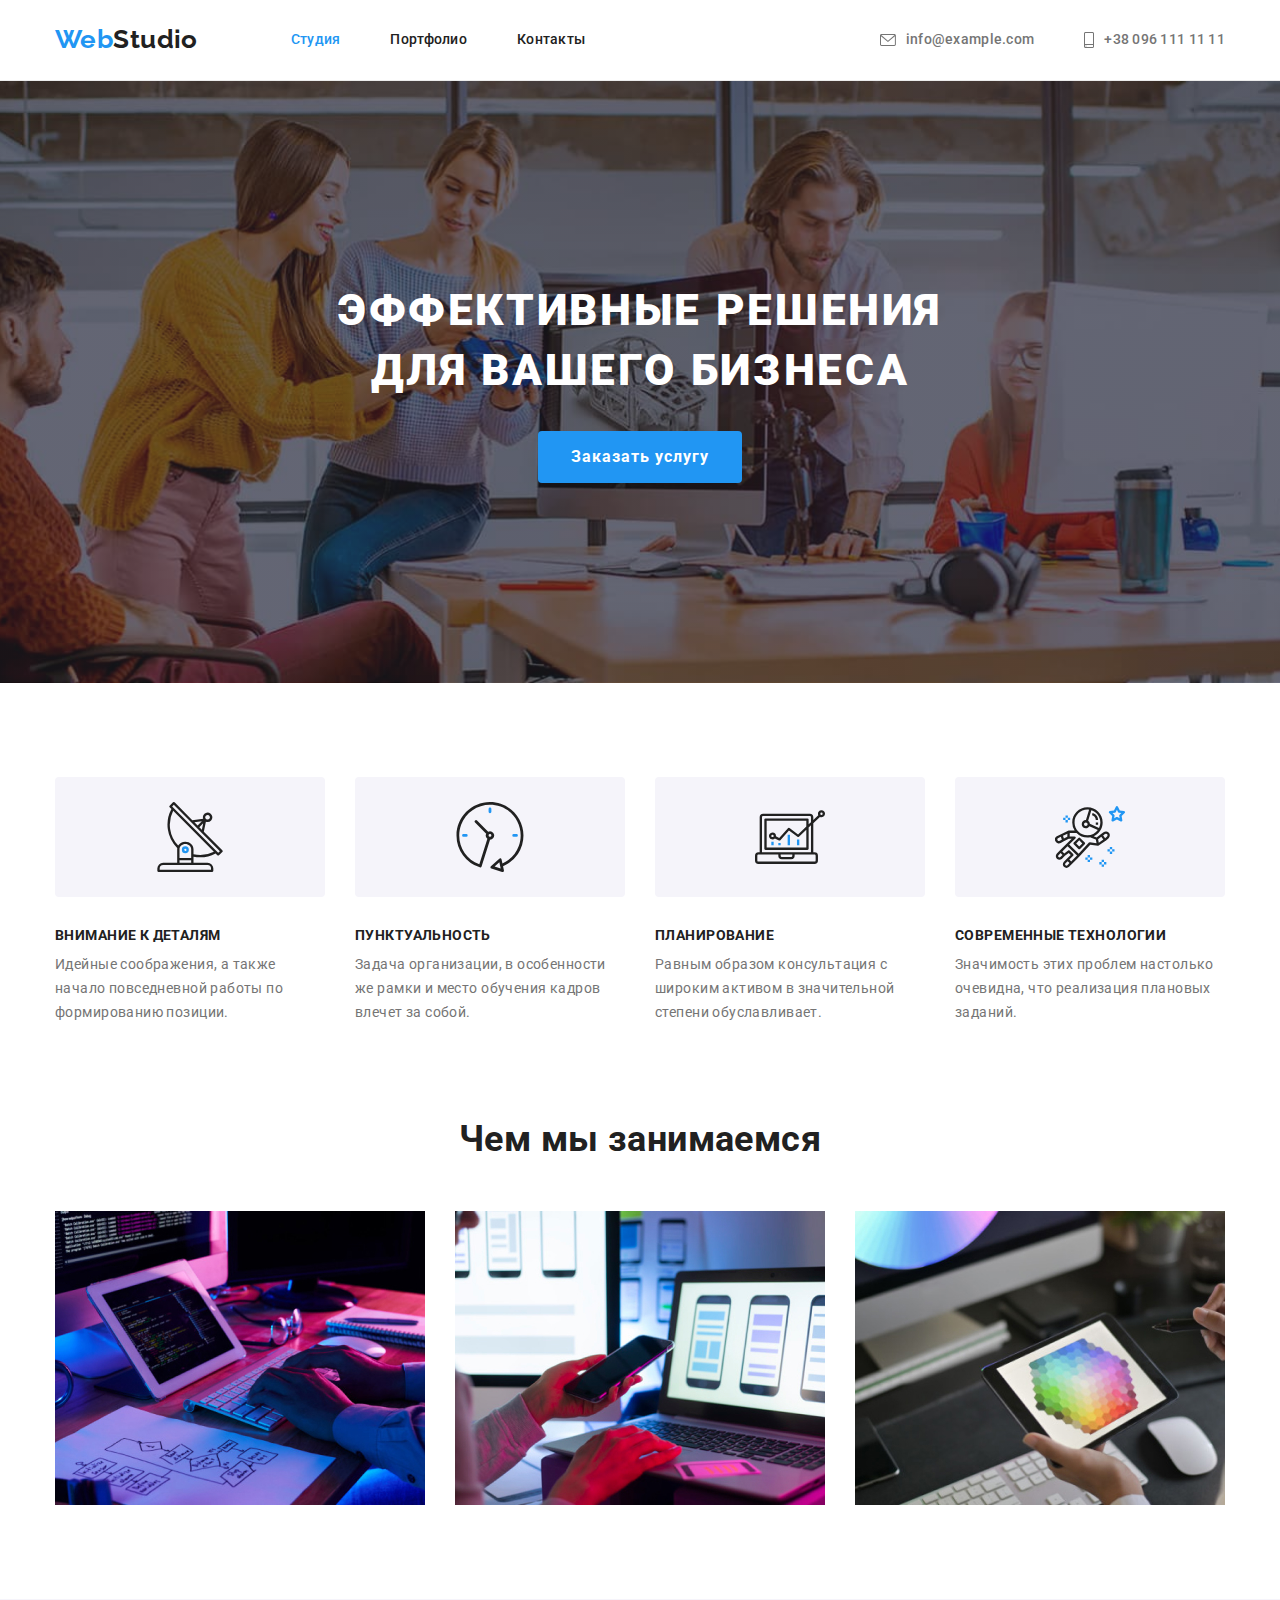
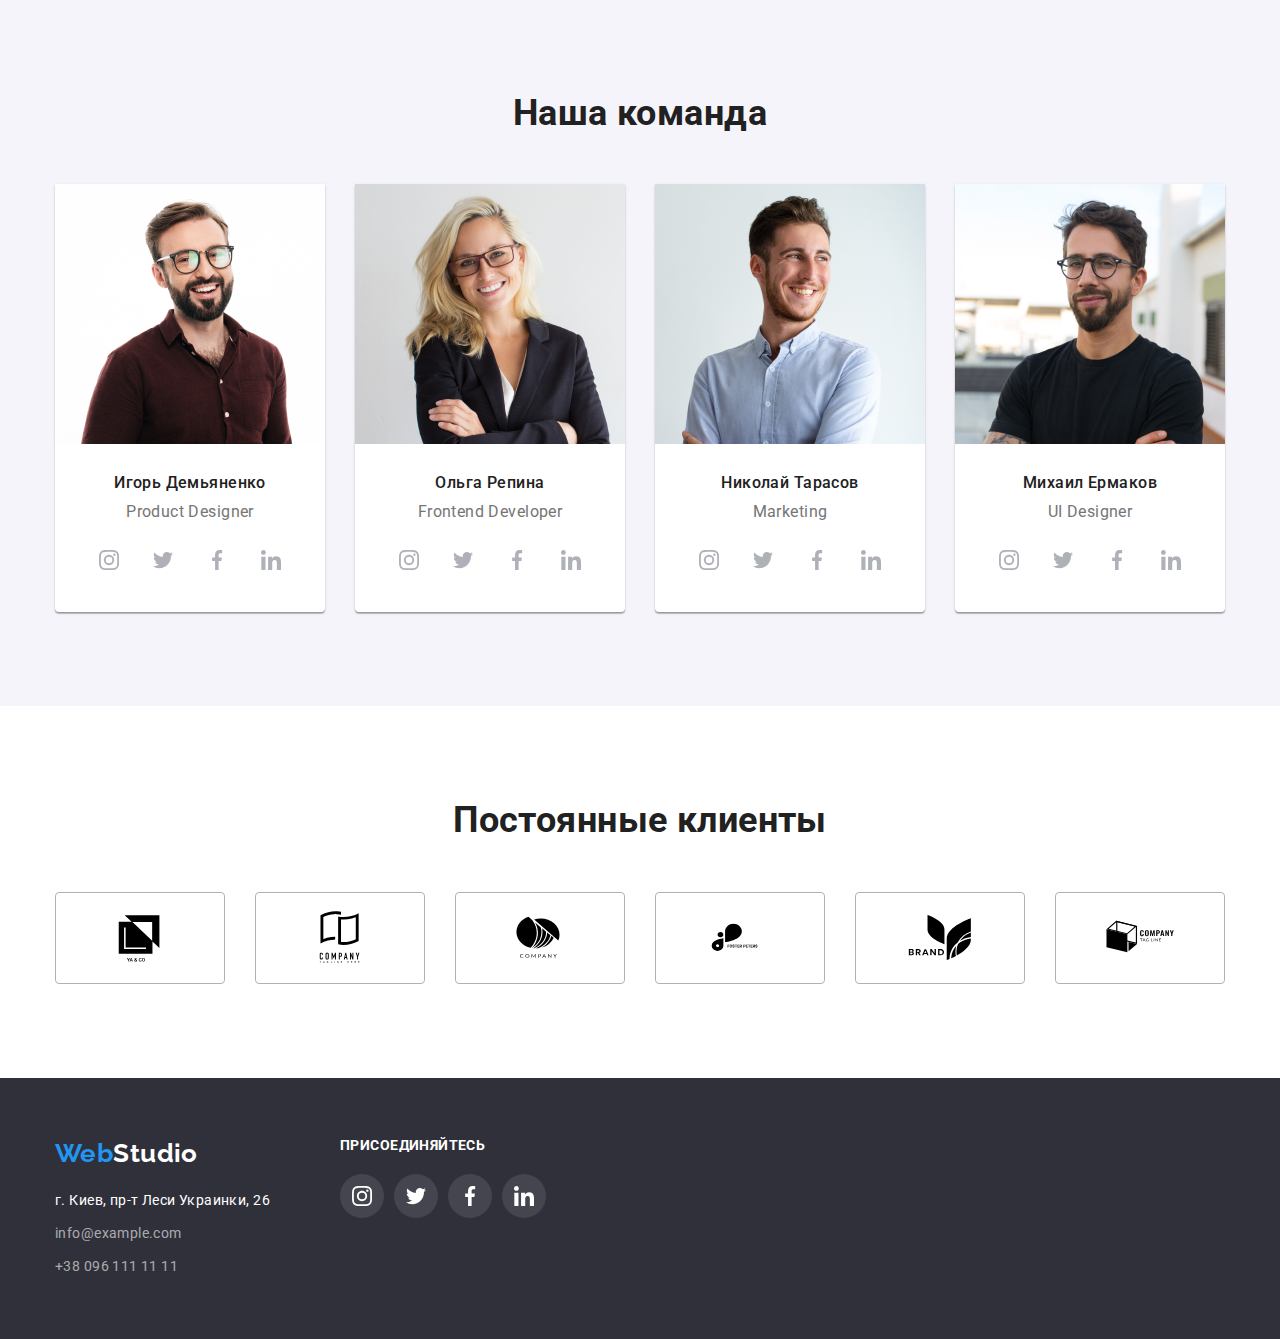
==== index.html @ 63491a13 "data transfer goit-markup-hw-04" ====
<!DOCTYPE html>
<html lang="ru">
  <head>
    <meta charset="UTF-8" />
    <meta http-equiv="X-UA-Compatible" content="IE=edge" />
    <meta name="viewport" content="width=device-width, initial-scale=1.0" />
    <title>Document</title>
    <link
      href="https://fonts.googleapis.com/css2?family=Raleway:wght@700&family=Roboto:wght@400;500;700;900&display=swap"
      rel="stylesheet"
    />
    <link
      rel="stylesheet"
      href="https://cdnjs.cloudflare.com/ajax/libs/modern-normalize/1.1.0/modern-normalize.min.css"
    />
    <link rel="stylesheet" href="./css/styles.css" />
  </head>

  <body>
    <!-- --------------------Шапка сайта------------- -->

    <header class="page-header">
      <div class="container">
        <nav class="main-nav">
          <a href="./index.html" class="logo-accent-header"
            >Web<span class="logo-primary-header">Studio</span></a
          >
          <ul class="site-nav list">
            <li class="item"><a class="link-current" href="./index.html">Студия</a></li>
            <li class="item"><a class="link" href="./portfolio.html">Портфолио</a></li>
            <li class="item"><a class="link" href="">Контакты</a></li>
          </ul>

          <ul class="auth-nav list">
            <li class="auth-nav-item">
              <a class="auth-nav-link link" href="mailto:info@devstudio.com">
                <svg class="auth-nav-icon" width="16" height="12">
                  <use href="./images/icons.svg#icon-envelope"></use>
                </svg>
                info@example.com
              </a>
            </li>
            <li class="auth-nav-item">
              <a class="auth-nav-link link" href="tel:+380961111111">
                <svg class="auth-nav-icon" width="10" height="16">
                  <use href="./images/icons.svg#icon-smartphone"></use>
                </svg>
                +38 096 111 11 11
              </a>
            </li>
          </ul>
        </nav>
      </div>
    </header>

    <!-- --------------------------блок HERO---------- -->
    <main>
      <section class="section hero">
        <div class="container">
          <h1 class="hero-title">Эффективные решения для вашего бизнеса</h1>
          <button class="button" type="button">Заказать услугу</button>
        </div>
      </section>

      <!-- --------------Преимущества Features------------ -->

      <section class="section features">
        <div class="container">
          <h2 class="visually-hidden">Преимущества</h2>
          <ul class="features-list">
            <li class="features-item">
              <div class="features-wrapper">
                <svg class="features-icon" width="70" height="70">
                  <use href="./images/icons.svg#icon-antenna"></use>
                </svg>
              </div>

              <h3 class="features-title">Внимание к деталям</h3>
              <p class="features-text">
                Идейные соображения, а также начало повседневной работы по формированию позиции.
              </p>
            </li>

            <li class="features-item">
              <div class="features-wrapper">
                <svg class="features-icon" width="70" height="70">
                  <use href="./images/icons.svg#icon-clock"></use>
                </svg>
              </div>
              <h3 class="features-title">Пунктуальность</h3>
              <p class="features-text">
                Задача организации, в особенности же рамки и место обучения кадров влечет за собой.
              </p>
            </li>

            <li class="features-item">
              <div class="features-wrapper">
                <svg class="features-icon" width="70" height="70">
                  <use href="./images/icons.svg#icon-diagram"></use>
                </svg>
              </div>
              <h3 class="features-title">Планирование</h3>
              <p class="features-text">
                Равным образом консультация с широким активом в значительной степени обуславливает.
              </p>
            </li>

            <li class="features-item">
              <div class="features-wrapper">
                <svg class="features-icon" width="70" height="70">
                  <use href="./images/icons.svg#icon-astronaut"></use>
                </svg>
              </div>
              <h3 class="features-title">Современные технологии</h3>
              <p class="features-text">
                Значимость этих проблем настолько очевидна, что реализация плановых заданий.
              </p>
            </li>
          </ul>
        </div>
      </section>

      <!-- -------------------Род деятельности------------ -->

      <section class="section section-activity">
        <div class="container">
          <h2 class="work-activity">Чем мы занимаемся</h2>
          <ul class="list-activity">
            <li class="activity-item">
              <img src="./images/verstka.jpg" alt="Верстка" width="370" />
            </li>

            <li class="activity-item">
              <img src="./images/dizain.jpg" alt="Дизайн" width="370" />
            </li>

            <li class="activity-item">
              <img src="./images/vneshneeoformlenie.jpg" alt="Внешнее оформление" width="370" />
            </li>
          </ul>
        </div>
      </section>

      <!-- ----------------------Наша команда----------------- -->

      <section class="section workers">
        <div class="container">
          <h2 class="workers-title">Наша команда</h2>
          <ul class="list-workers">
            <!-- ---------------первый сотрудник------------- -->

            <li class="workers-pic">
              <img src="./images/product.jpg" alt="Product Designer" width="270" />

              <div class="work-man-card">
                <h3 class="work-man-title">Игорь Демьяненко</h3>
                <p class="work-man-text">Product Designer</p>

                <!-- значки начало  -->
                <ul class="work-man-list">
                  <li class="work-man-item">
                    <a class="work-man-link" href="#">
                      <svg class="work-icon" width="20" height="20">
                        <use href="./images/icons.svg#icon-instagram"></use>
                      </svg>
                    </a>
                  </li>

                  <li class="work-man-item">
                    <a class="work-man-link" href="#">
                      <svg class="work-icon" width="20" height="20">
                        <use href="./images/icons.svg#icon-twitter"></use>
                      </svg>
                    </a>
                  </li>

                  <li class="work-man-item">
                    <a class="work-man-link" href="#">
                      <svg class="work-icon" width="20" height="20">
                        <use href="./images/icons.svg#icon-facebook"></use>
                      </svg>
                    </a>
                  </li>

                  <li class="work-man-item">
                    <a class="work-man-link" href="#">
                      <svg class="work-icon" width="20" height="20">
                        <use href="./images/icons.svg#icon-linkedin"></use>
                      </svg>
                    </a>
                  </li>
                </ul>
                <!-- значки конец  -->
              </div>
            </li>

            <!-- ---------------Второй сотрудник------------- -->

            <li class="workers-pic">
              <img src="./images/frontend.jpg" alt="Frontend Developer" width="270" />

              <div class="work-man-card">
                <h3 class="work-man-title">Ольга Репина</h3>
                <p class="work-man-text">Frontend Developer</p>

                <!-- значки начало  -->
                <ul class="work-man-list">
                  <li class="work-man-item">
                    <a class="work-man-link" href="#">
                      <svg class="work-icon" width="20" height="20">
                        <use href="./images/icons.svg#icon-instagram"></use>
                      </svg>
                    </a>
                  </li>

                  <li class="work-man-item">
                    <a class="work-man-link" href="#">
                      <svg class="work-icon" width="20" height="20">
                        <use href="./images/icons.svg#icon-twitter"></use>
                      </svg>
                    </a>
                  </li>

                  <li class="work-man-item">
                    <a class="work-man-link" href="#">
                      <svg class="work-icon" width="20" height="20">
                        <use href="./images/icons.svg#icon-facebook"></use>
                      </svg>
                    </a>
                  </li>

                  <li class="work-man-item">
                    <a class="work-man-link" href="#">
                      <svg class="work-icon" width="20" height="20">
                        <use href="./images/icons.svg#icon-linkedin"></use>
                      </svg>
                    </a>
                  </li>
                </ul>
                <!-- значки конец  -->
              </div>
            </li>

            <!-- ---------------Третий сотрудник------------- -->

            <li class="workers-pic">
              <img src="./images/marketing.jpg" alt="Marketing" width="270" />

              <div class="work-man-card">
                <h3 class="work-man-title">Николай Тарасов</h3>
                <p class="work-man-text">Marketing</p>

                <!-- значки начало  -->
                <ul class="work-man-list">
                  <li class="work-man-item">
                    <a class="work-man-link" href="#">
                      <svg class="work-icon" width="20" height="20">
                        <use href="./images/icons.svg#icon-instagram"></use>
                      </svg>
                    </a>
                  </li>

                  <li class="work-man-item">
                    <a class="work-man-link" href="#">
                      <svg class="work-icon" width="20" height="20">
                        <use href="./images/icons.svg#icon-twitter"></use>
                      </svg>
                    </a>
                  </li>

                  <li class="work-man-item">
                    <a class="work-man-link" href="#">
                      <svg class="work-icon" width="20" height="20">
                        <use href="./images/icons.svg#icon-facebook"></use>
                      </svg>
                    </a>
                  </li>

                  <li class="work-man-item">
                    <a class="work-man-link" href="#">
                      <svg class="work-icon" width="20" height="20">
                        <use href="./images/icons.svg#icon-linkedin"></use>
                      </svg>
                    </a>
                  </li>
                </ul>
                <!-- значки конец  -->
              </div>
            </li>

            <!-- ---------------Четвёртый сотрудник------------- -->

            <li class="workers-pic">
              <img src="./images/designer.jpg" alt="UI Designer" width="270" />

              <div class="work-man-card">
                <h3 class="work-man-title">Михаил Ермаков</h3>
                <p class="work-man-text">UI Designer</p>

                <!-- значки начало  -->
                <ul class="work-man-list">
                  <li class="work-man-item">
                    <a class="work-man-link" href="#">
                      <svg class="work-icon" width="20" height="20">
                        <use href="./images/icons.svg#icon-instagram"></use>
                      </svg>
                    </a>
                  </li>

                  <li class="work-man-item">
                    <a class="work-man-link" href="#">
                      <svg class="work-icon" width="20" height="20">
                        <use href="./images/icons.svg#icon-twitter"></use>
                      </svg>
                    </a>
                  </li>

                  <li class="work-man-item">
                    <a class="work-man-link" href="#">
                      <svg class="work-icon" width="20" height="20">
                        <use href="./images/icons.svg#icon-facebook"></use>
                      </svg>
                    </a>
                  </li>

                  <li class="work-man-item">
                    <a class="work-man-link" href="#">
                      <svg class="work-icon" width="20" height="20">
                        <use href="./images/icons.svg#icon-linkedin"></use>
                      </svg>
                    </a>
                  </li>
                </ul>
                <!-- значки конец  -->
              </div>
            </li>
          </ul>
        </div>
      </section>

      <!--------------------Постоянные клиенты --------------- -->

      <section class="section clients">
        <div class="container">
          <h2 class="clients-title">Постоянные клиенты</h2>

          <div class="container-clients-icon">
            <ul class="clients-list">
              <li class="clients-item">
                <a class="clients-link" href="#">
                  <svg class="clients-icon" width="106" height="60">
                    <use href="./images/icons.svg#icon-logo"></use>
                  </svg>
                </a>
              </li>

              <li class="clients-item">
                <a class="clients-link" href="#">
                  <svg class="clients-icon" width="106" height="60">
                    <use href="./images/icons.svg#icon-logo-1"></use>
                  </svg>
                </a>
              </li>

              <li class="clients-item">
                <a class="clients-link" href="#">
                  <svg class="clients-icon" width="106" height="60">
                    <use href="./images/icons.svg#icon-logo-2"></use>
                  </svg>
                </a>
              </li>

              <li class="clients-item">
                <a class="clients-link" href="#">
                  <svg class="clients-icon" width="84" height="40">
                    <use href="./images/icons.svg#icon-logo-3"></use>
                  </svg>
                </a>
              </li>

              <li class="clients-item">
                <a class="clients-link" href="#">
                  <svg class="clients-icon" width="106" height="60">
                    <use href="./images/icons.svg#icon-logo-4"></use>
                  </svg>
                </a>
              </li>

              <li class="clients-item">
                <a class="clients-link" href="#">
                  <svg class="clients-icon" width="93" height="43">
                    <use href="./images/icons.svg#icon-logo-5"></use>
                  </svg>
                </a>
              </li>
            </ul>
          </div>
        </div>
      </section>
    </main>

    <!---------------------------Подвал сайта--------------->

    <footer class="footer-page">
      <div class="container page-join">
        <div class="container-content-footer">
          <a href="./index.html" class="logo-accent-footer"
            >Web<span class="logo-primary-footer">Studio</span></a
          >
          <address>
            <ul class="list">
              <li>
                <a
                  class="link-map"
                  href="https://bit.ly/3pXMvUd"
                  target="_blank"
                  rel="noopener nofollow noreferrer"
                  >г. Киев, пр-т Леси Украинки, 26</a
                >
              </li>
              <li>
                <a class="link-connection-mail" href="mailto:info@devstudio.com"
                  >info@example.com</a
                >
              </li>
              <li><a class="link-connection-tel" href="tel:+380961111111">+38 096 111 11 11</a></li>
            </ul>
          </address>
        </div>

        <!-- /* ------------------Присоединяйтесь--------------------- */ -->

        <div class="container-join">
          <p class="join-text">Присоединяйтесь</p>

          <ul class="join-list">
            <li class="join-item">
              <a class="join-link" href="">
                <svg class="join-icon" width="20" height="20">
                  <use href="./images/icons.svg#icon-instagram"></use>
                </svg>
              </a>
            </li>

            <li class="join-item">
              <a class="join-link" href="">
                <svg class="join-icon" width="20" height="20">
                  <use href="./images/icons.svg#icon-twitter"></use>
                </svg>
              </a>
            </li>

            <li class="join-item">
              <a class="join-link" href="">
                <svg class="join-icon" width="20" height="20">
                  <use href="./images/icons.svg#icon-facebook"></use>
                </svg>
              </a>
            </li>

            <li class="join-item">
              <a class="join-link" href="">
                <svg class="join-icon" width="20" height="20">
                  <use href="./images/icons.svg#icon-linkedin"></use>
                </svg>
              </a>
            </li>
          </ul>
        </div>
      </div>
    </footer>
  </body>
</html>
---- css/styles.css ----
:root {
  --primary-text-color: #212121;
  --title-title-color: #757575;
  --accent-color: #2196f3;
  --primary-white-color: #ffffff;

  /* Background color */
  --background-header-color: #ffffff;
  --background-footer-color: #2f303a;
  --background-section-color: #f5f4fa;

  --background-icon-color: #f5f4fa;
  --text-icon-color: #afb1b8;
  --join-item-color: rgba(255, 255, 255, 0.1);
}

html {
  box-sizing: border-box;
}

*,
*::before,
*::after {
  box-sizing: inherit;
}

body {
  background-color: var(--primary-white-color);
  color: var(--primary-text-color);
  font-family: Roboto, sans-serif;
  font-style: normal;
  font-weight: 400;
  font-size: 14px;
  letter-spacing: 0.03em;
}

.visually-hidden {
  position: absolute;
  width: 1px;
  height: 1px;
  margin: -1px;
  border: 0;
  padding: 0;
  white-space: nowrap;
  clip-path: inset(100%);
  clip: rect(0 0 0 0);
  overflow: hidden;
}

/*----------------- Утилиты---------------- */

.list {
  padding: 0;
  margin: 0;
  list-style: none;
}

h1,
h2,
h3,
h4,
p {
  margin: 0;
}

ul,
ol {
  margin: 0;
  padding: 0;
}

img {
  display: block;
}

.container {
  margin-left: auto;
  margin-right: auto;
  width: 1200px;
  padding-left: 15px;
  padding-right: 15px;
}

.section {
  padding-top: 94px;
  padding-bottom: 94px;
}

/*-------------- logo, ШАПКА САЙТА -------------*/

.page-header {
  border-bottom: 1px solid #ececec;
}

.logo-accent-header {
  display: inline-block;
  color: var(--accent-color);
  font-family: Raleway;
  font-weight: 700;
  font-size: 26px;
  line-height: 1.19;
  text-decoration: none;
  padding-top: 24px;
  padding-bottom: 25px;
}

.logo-accent-header:hover,
.logo-accent-header:focus {
  color: var(--accent-color);
}

.logo-primary-header {
  color: var(--primary-text-color);
  font-family: Raleway;
  font-weight: 700;
  font-size: 26px;
  line-height: 1.19;
  text-decoration: none;
}

.logo-primary-header:hover,
.logo-primary-header:focus {
  color: var(--accent-color);
}

/* -------------------Main-nav------------------ */
.main-nav {
  display: flex;
  align-items: center;
}

/* ------------------Site-nav ----------------*/
.site-nav {
  display: flex;
  margin-left: 93px;
}

.site-nav .item:not(:last-child) {
  margin-right: 50px;
}

.site-nav .link {
  display: block;
  color: var(--primary-text-color);
  font-weight: 500;
  line-height: 1.14;
  text-decoration: none;
  letter-spacing: 0.02em;
  padding-top: 32px;
  padding-bottom: 32px;
}

.site-nav .link:hover,
.link:focus {
  color: var(--accent-color);
}

.site-nav .link-current:hover,
.link-current:focus {
  color: var(--accent-color);
}

.site-nav .link-current {
  display: block;
  color: var(--accent-color);
  font-weight: 500;
  line-height: 1.14;
  text-decoration: none;
  letter-spacing: 0.02em;
  padding-top: 32px;
  padding-bottom: 32px;
}

.auth-nav {
  display: flex;
  margin-left: auto;
  gap: 50px;
}

.auth-nav .link {
  display: flex;
  align-items: center;
  gap: 10px;
  color: var(--title-title-color);
  font-weight: 500;
  line-height: 1.14;
  text-decoration: none;
  letter-spacing: 0.02em;
  padding-top: 32px;
  padding-bottom: 32px;
}

.auth-nav-link:hover,
.auth-nav-link:focus {
  color: var(--accent-color);
}

.auth-nav-icon {
  fill: var(--title-title-color);
}

.auth-nav-link:hover .auth-nav-icon,
.auth-nav-link:focus .auth-nav-icon {
  fill: var(--accent-color);
}

/* -----------------------HERO----- -------------*/

.hero {
  padding-top: 200px;
  padding-bottom: 200px;
  max-width: 1600px;
  margin-left: auto;
  margin-right: auto;
  background-image: linear-gradient(to right, rgba(47, 48, 58, 0.4), rgba(47, 48, 58, 0.4)),
    url(../images/heroposter.jpg);
  background-repeat: no-repeat;
  background-position: center;
  background-size: cover;
  text-align: center;
}

.hero-title {
  max-width: 696px;
  margin-bottom: 30px;
  margin-left: auto;
  margin-right: auto;

  font-weight: 900;
  font-size: 44px;
  line-height: 1.36;
  letter-spacing: 0.06em;
  text-transform: uppercase;
  text-align: center;
  color: var(--primary-white-color);
}

.hero .button {
  display: inline-block;
  border: 1px solid transparent;
  border-radius: 4px;
  padding: 10px 32px;
  min-width: 136px;
  color: var(--primary-white-color);
  background-color: var(--accent-color);
  font-weight: bold;
  font-size: 16px;
  line-height: 1.87;
  text-align: center;
  cursor: pointer;
  letter-spacing: 0.06em;
}

/* -----------Главное меню портфолио --------*/

.list-button {
  margin: 0px 0px 50px 0px;
  padding: 0;
  list-style: none;
  display: inline-block;
  display: flex;
  justify-content: center;
}

.button-current:hover,
.button-current:focus {
  background-color: var(--accent-color);
  color: var(--primary-white-color);
}

.button-current {
  display: inline-block;
  border: 1px solid transparent;
  border-radius: 4px;
  padding: 6px 22px;
  margin-right: 8px;
  min-width: 73px;
  color: var(--primary-text-color);
  font-family: Roboto;
  font-weight: 500;
  font-size: 16px;
  line-height: 1.62;
  cursor: pointer;
  text-align: center;
}

.section-menu .button-current {
  color: var(--primary-white-color);
  background-color: var(--accent-color);
}

.button-link:hover,
.button-link:focus {
  background-color: var(--accent-color);
  color: var(--primary-white-color);
}

.button-link {
  border: 1px solid transparent;
  border-radius: 4px;
  padding: 6px 22px;
  margin-right: 8px;
  min-width: 73px;
  color: var(--primary-text-color);
  font-family: Roboto;
  font-weight: 500;
  font-size: 16px;
  line-height: 1.62;
  cursor: pointer;
  text-align: center;
}

.work-item {
  list-style: none;
  display: inline-block;
  display: flex;
  flex-wrap: wrap;
  justify-content: center;
  gap: 30px;
}

.cardbox-list {
  padding: 20px 24px;
}

.container .worklink-list {
  display: inline-block;
  display: flex;
  flex-wrap: wrap;
  width: 370px;
  border: 1px solid #eeeeee;
}

.work-name {
  color: var(--primary-text-color);
  font-weight: 700;
  font-size: 18px;
  line-height: 2;
  letter-spacing: 0.06em;
}

.work-category {
  color: var(--title-title-color);
  font-size: 16px;
  line-height: 1.87;
}

.menu-list {
  text-decoration: none;
}

/*--------------- Features -------------------*/

.features {
  padding-bottom: 47px;
}

.features-list {
  display: flex;
  flex-wrap: wrap;
  justify-content: center;
  gap: 30px;
  padding: 0;
  margin: 0;
  list-style: none;
}

.features-item {
  width: 270px;
}

.features-wrapper {
  width: 270px;
  height: 120px;
  display: flex;
  justify-content: center;
  align-items: center;
  background: var(--background-icon-color);
  border-radius: 4px;
  margin-bottom: 30px;
}

.feature-icon {
  width: 270px;
  height: 120px;
  border-radius: 4px;
}

.features-title {
  margin-bottom: 10px;
  font-weight: 700;
  font-size: 14px;
  line-height: 1.17;
  text-transform: uppercase;
}

.features-text {
  color: var(--title-title-color);
  font-size: 14px;
  line-height: 1.71;
}

/* ---------------------Род деятельности-------------*/

.section-activity {
  padding-top: 47px;
}

.list-activity {
  display: flex;
  padding: 0;
  margin: 0;
  list-style: none;
}

.activity-item:not(:last-child) {
  margin-right: 30px;
}

.work-activity {
  margin-top: 0;
  margin-bottom: 50px;
  font-weight: 700;
  font-size: 36px;
  line-height: 1.16;
  text-align: center;
}

/* ------------------Наша команда -------------*/
.workers {
  background-color: var(--background-section-color);
}

.list-workers {
  list-style: none;
  display: flex;
  justify-content: space-between;
}

.workers-title {
  font-weight: 700;
  font-size: 36px;
  line-height: 1.16;
  text-align: center;
  margin-bottom: 50px;
}

.workers-pic:not(:last-child) {
  margin-right: 30px;
}

.workers-pic {
  background-color: var(--background-header-color);
  border-radius: 0px 0px 4px 4px;
  box-shadow: 0px 1px 3px rgba(0, 0, 0, 0.12), 0px 1px 1px rgba(0, 0, 0, 0.14),
    0px 2px 1px rgba(0, 0, 0, 0.2);
}

.work-man-title {
  font-weight: 500;
  font-size: 16px;
  line-height: 1.18;
  text-align: center;
}

.work-man-text {
  margin-top: 10px;
  margin-bottom: 16px;
  color: var(--title-title-color);
  font-size: 16px;
  line-height: 1.18;
  text-align: center;
}

.work-man-card {
  padding-top: 30px;
  padding-bottom: 30px;
}

.work-man-list {
  display: flex;
  justify-content: center;
  align-items: center;
  gap: 10px;
}

.work-man-item {
  display: flex;
  justify-content: center;
  align-items: center;
}

.work-man-link {
  display: block;
  width: 44px;
  height: 44px;
  display: flex;
  justify-content: center;
  align-items: center;
  border-radius: 50%;
}

.work-icon {
  fill: var(--text-icon-color);
}

.work-man-link:hover,
.work-man-link:focus {
  background-color: var(--accent-color);
}

.work-man-link:hover .work-icon,
.work-man-link:focus .work-icon {
  fill: var(--background-header-color);
}

/*------------------- Постоянные клиенты  -----------*/

.clients-title {
  font-weight: 700;
  font-size: 36px;
  line-height: 1.16;
  text-align: center;
  margin-bottom: 50px;
}

.clients-list {
  display: flex;
  list-style: none;
}

.container-clients-icon {
  display: flex;
  justify-content: center;
}

.clients-item {
  display: flex;
  justify-content: center;
  align-items: center;
}

.clients-item:not(:last-child) {
  margin-right: 30px;
}

.clients-link {
  display: flex;
  width: 170px;
  height: 92px;
  justify-content: center;
  align-items: center;
  border: 1px solid #afb1b8;
  border-radius: 4px;
}

.clients-link:hover,
.clients-link:focus {
  outline: none;
  border-color: var(--accent-color);
}

/* .clients-icon:hover,
.clients-icon:focus {
  fill: var(--accent-color);
} */

.clients-link:hover .clients-icon,
.clients-link:focus .clients-icon {
  fill: var(--accent-color);
}

/* -----------------------подвал------------------ */
.footer-page {
  background-color: #2f303a;
  padding-top: 60px;
  padding-bottom: 60px;
}

.logo-accent-footer {
  display: inline-block;
  color: var(--accent-color);
  font-family: Raleway;
  font-weight: 700;
  font-size: 26px;
  line-height: 1.19;
  text-decoration: none;
  margin-bottom: 20px;
}

.logo-primary-footer {
  display: inline-block;
  color: var(--primary-white-color);
  font-family: Raleway;
  font-weight: 700;
  font-size: 26px;
  line-height: 1.19;
  text-decoration: none;
}

.logo-primary-footer:hover,
.logo-primary-footer:focus {
  color: var(--accent-color);
}

.link-map {
  display: inline-block;
  color: var(--primary-white-color);
  font-style: normal;
  font-size: 14px;
  line-height: 1.71;
  text-decoration: none;
  margin-bottom: 9px;
}

.link-connection-mail:hover,
.link-connection-mail:focus {
  color: var(--accent-color);
}

.link-connection-tel:hover,
.link-connection-tel:focus {
  color: var(--accent-color);
}

.link-connection-mail {
  display: inline-block;
  color: rgba(255, 255, 255, 0.6);
  font-style: normal;
  font-size: 14px;
  line-height: 1.71;
  text-decoration: none;
  margin-bottom: 9px;
}

.link-connection-tel {
  display: inline-block;
  color: rgba(255, 255, 255, 0.6);
  font-style: normal;
  font-size: 14px;
  line-height: 1.71;
  text-decoration: none;
}

/* ------------------Присоединяйтесь--------------------- */

.page-join {
  display: flex;
  gap: 70px;
}

.join-text {
  font-weight: 700;
  font-size: 14px;
  line-height: 1.14;
  text-transform: uppercase;
  margin-bottom: 20px;
  color: var(--background-header-color);
}

.join-list {
  list-style: none;
  display: flex;
  gap: 10px;
}

.join-item {
  display: flex;
  justify-content: center;
  align-items: center;
}

.join-link {
  width: 44px;
  height: 44px;
  display: flex;
  justify-content: center;
  align-items: center;
  border-radius: 50%;
  background: var(--join-item-color);
}

.join-link:hover,
.join-link:focus {
  background: var(--accent-color);
}

.join-icon,
.join-icon {
  fill: var(--background-header-color);
}
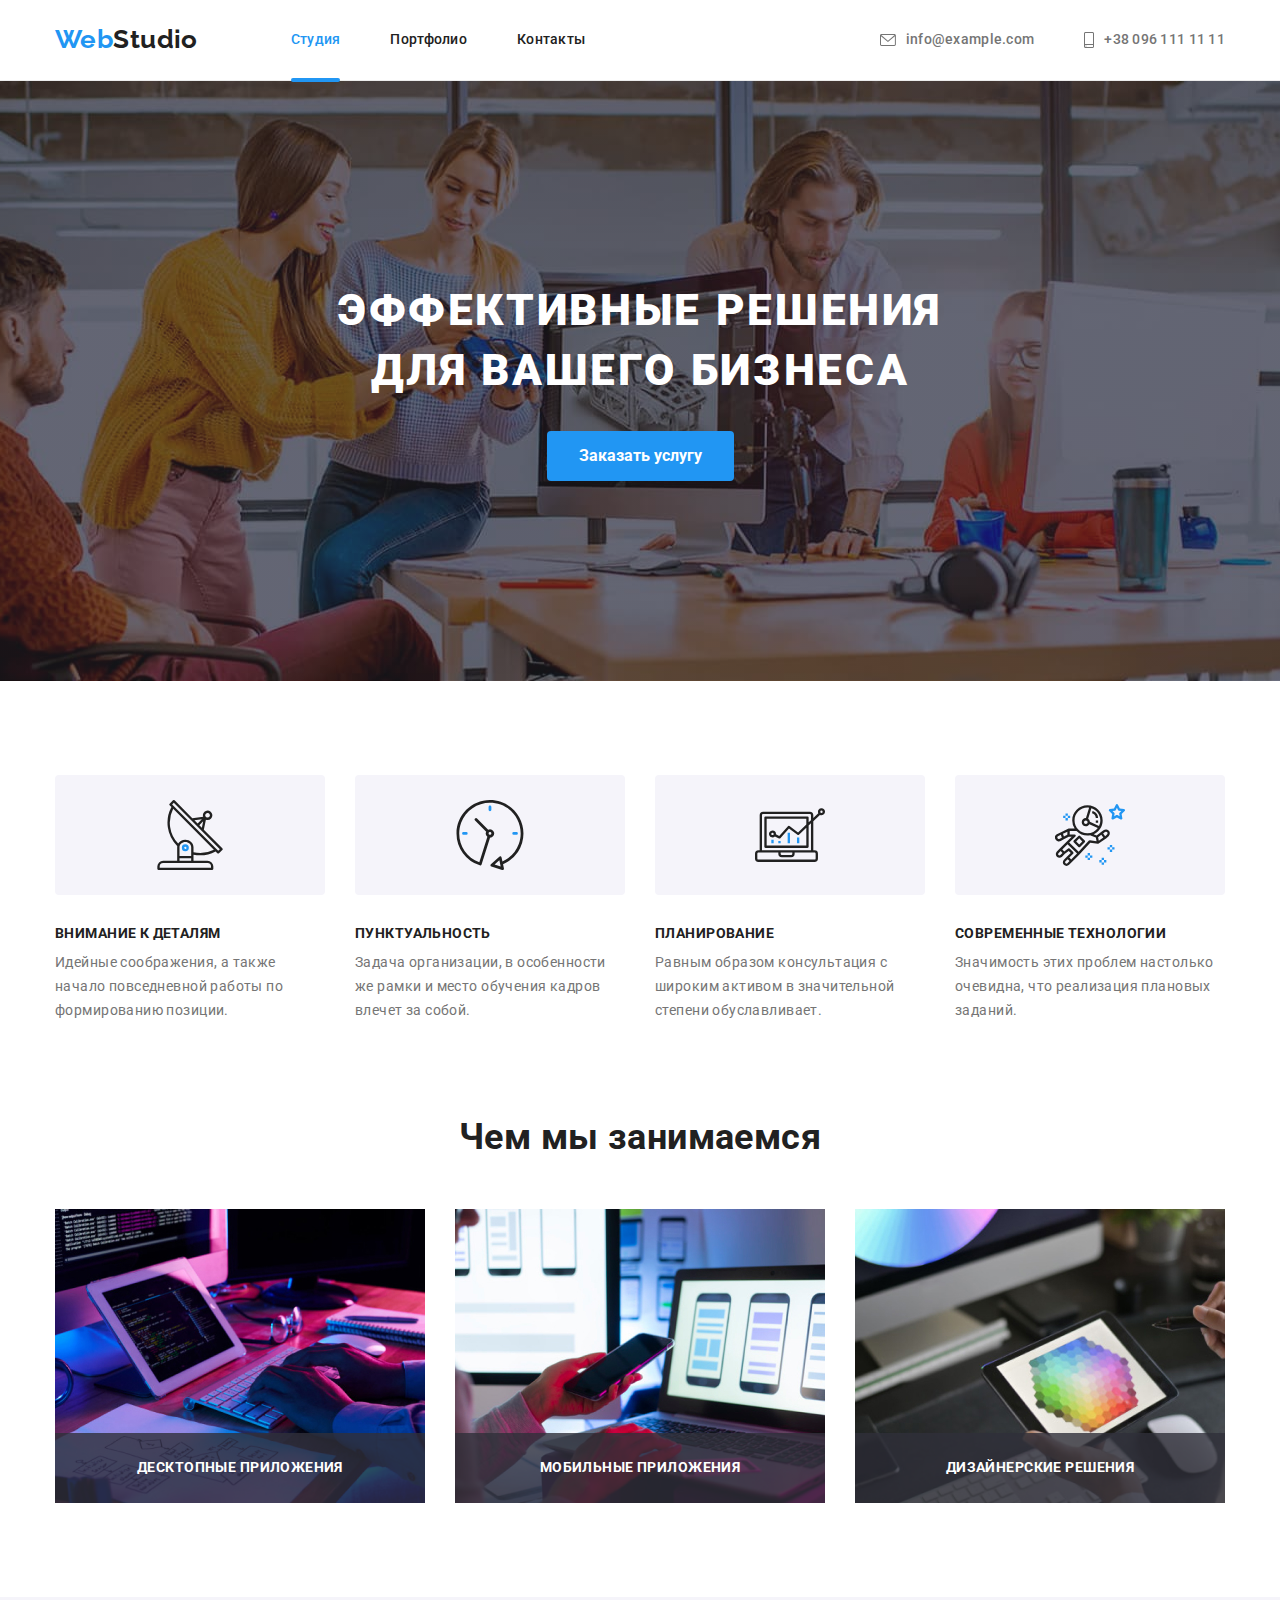
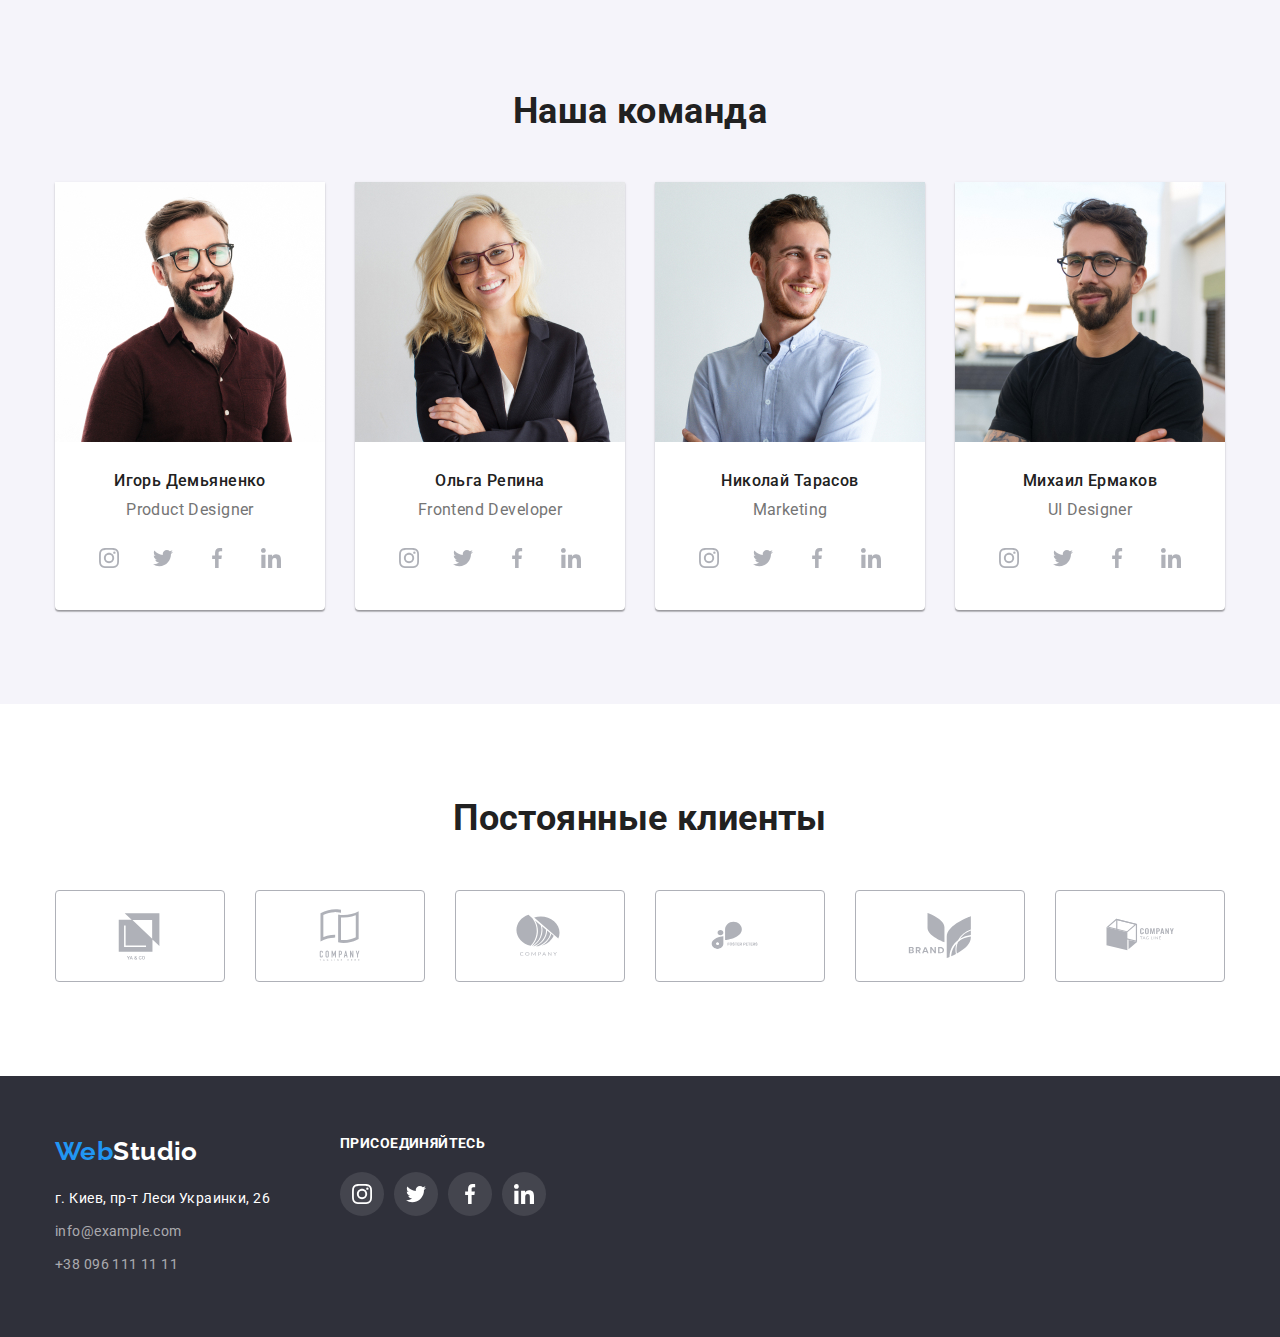
==== commit 2902c814: "fix main and portfolio" ====
--- a/index.html
+++ b/index.html
@@ -33,7 +33,7 @@
 
           <ul class="auth-nav list">
             <li class="auth-nav-item">
-              <a class="auth-nav-link link" href="mailto:info@devstudio.com">
+              <a class="auth-nav-link klik" href="mailto:info@devstudio.com">
                 <svg class="auth-nav-icon" width="16" height="12">
                   <use href="./images/icons.svg#icon-envelope"></use>
                 </svg>
@@ -41,7 +41,7 @@
               </a>
             </li>
             <li class="auth-nav-item">
-              <a class="auth-nav-link link" href="tel:+380961111111">
+              <a class="auth-nav-link klik" href="tel:+380961111111">
                 <svg class="auth-nav-icon" width="10" height="16">
                   <use href="./images/icons.svg#icon-smartphone"></use>
                 </svg>
@@ -58,7 +58,17 @@
       <section class="section hero">
         <div class="container">
           <h1 class="hero-title">Эффективные решения для вашего бизнеса</h1>
-          <button class="button" type="button">Заказать услугу</button>
+          <button class="button" type="button" data-modal-open>Заказать услугу</button>
+        </div>
+
+        <div class="backdrop is-hidden" data-modal>
+          <div class="modal">
+            <button class="modal-close" data-modal-close>
+              <svg class="close-icon" width="18" height="18">
+                <use href="./images/icons.svg#icon-close-black-icon"></use>
+              </svg>
+            </button>
+          </div>
         </div>
       </section>
 
@@ -128,14 +138,17 @@
           <ul class="list-activity">
             <li class="activity-item">
               <img src="./images/verstka.jpg" alt="Верстка" width="370" />
+              <p class="text-activity">Десктопные приложения</p>
             </li>
 
             <li class="activity-item">
               <img src="./images/dizain.jpg" alt="Дизайн" width="370" />
+              <p class="text-activity">Мобильные приложения</p>
             </li>
 
             <li class="activity-item">
               <img src="./images/vneshneeoformlenie.jpg" alt="Внешнее оформление" width="370" />
+              <p class="text-activity">Дизайнерские решения</p>
             </li>
           </ul>
         </div>
@@ -469,5 +482,6 @@
         </div>
       </div>
     </footer>
+    <script src="./js/modal.js"></script>
   </body>
 </html>
--- a/css/styles.css
+++ b/css/styles.css
@@ -12,6 +12,7 @@
   --background-icon-color: #f5f4fa;
   --text-icon-color: #afb1b8;
   --join-item-color: rgba(255, 255, 255, 0.1);
+  --clients-icon-color: #afb1b8;
 }
 
 html {
@@ -171,13 +172,15 @@
   padding-bottom: 32px;
 }
 
+/*---------------- Auth-Nav--------------- */
+
 .auth-nav {
   display: flex;
   margin-left: auto;
   gap: 50px;
 }
 
-.auth-nav .link {
+.auth-nav .klik {
   display: flex;
   align-items: center;
   gap: 10px;
@@ -188,6 +191,7 @@
   letter-spacing: 0.02em;
   padding-top: 32px;
   padding-bottom: 32px;
+  transition: color 250ms cubic-bezier(0.4, 0, 0.2, 1);
 }
 
 .auth-nav-link:hover,
@@ -202,6 +206,54 @@
 .auth-nav-link:hover .auth-nav-icon,
 .auth-nav-link:focus .auth-nav-icon {
   fill: var(--accent-color);
+}
+
+.link::after {
+  content: '';
+  position: absolute;
+  display: block;
+  left: 0;
+  bottom: -2px;
+  width: 100%;
+  height: 4px;
+  background-color: var(--accent-color);
+  border-radius: 2px;
+  opacity: 0;
+  transition: opacity 250ms cubic-bezier(0.4, 0, 0.2, 1);
+}
+
+.link {
+  position: relative;
+  transition: color 250ms cubic-bezier(0.4, 0, 0.2, 1);
+}
+
+.link-current::after {
+  content: '';
+  position: absolute;
+  display: block;
+  left: 0;
+  bottom: -2px;
+  width: 100%;
+  height: 4px;
+  background-color: var(--accent-color);
+  border-radius: 2px;
+  opacity: 0;
+  transition: opacity 250ms cubic-bezier(0.4, 0, 0.2, 1);
+}
+
+.link-current {
+  position: relative;
+  transition: color 250ms cubic-bezier(0.4, 0, 0.2, 1);
+}
+
+.link:hover,
+.link:hover:after,
+.link:focus,
+.link:focus:after,
+.link-current,
+.link-current:after {
+  color: var(--accent-color);
+  opacity: 1;
 }
 
 /* -----------------------HERO----- -------------*/
@@ -248,7 +300,84 @@
   line-height: 1.87;
   text-align: center;
   cursor: pointer;
+  border-style: hidden;
+  box-shadow: 0px 4px 4px rgba(0, 0, 0, 0.15)
   letter-spacing: 0.06em;
+  transition: background-color 250ms cubic-bezier(0.4, 0, 0.2, 1),
+    color 250ms cubic-bezier(0.4, 0, 0.2, 1);
+}
+
+.hero .button:hover,
+.hero .button:focus {
+  background-color: #188ce8;
+  box-shadow: 0px 4px 4px rgba(0, 0, 0, 0.15);
+}
+
+.backdrop {
+  position: fixed;
+  top: 0;
+  left: 0;
+  width: 100%;
+  height: 100%;
+  background-color: rgba(0, 0, 0, 0.2);
+  transition: opacity 250ms cubic-bezier(0.4, 0, 0.2, 1),
+    visibility 250ms cubic-bezier(0.4, 0, 0.2, 1);
+}
+
+.backdrop.is-hidden .modal {
+  transform: translate(-50%, -50%) scale(0) rotate(180deg);
+}
+
+.modal {
+  position: absolute;
+  top: 50%;
+  left: 50%;
+  transform: translate(-50%, -50%) scale(1) rotate(0);
+  min-width: 528px;
+  min-height: 581px;
+  padding: 15px;
+  background: #ffffff;
+  box-shadow: 0px 1px 3px rgba(0, 0, 0, 0.12), 0px 1px 1px rgba(0, 0, 0, 0.14),
+    0px 2px 1px rgba(0, 0, 0, 0.2);
+  border-radius: 4px;
+  transition: transform 250ms cubic-bezier(0.4, 0, 0.2, 1);
+}
+
+.is-hidden {
+  opacity: 0;
+  pointer-events: none;
+  visibility: hidden;
+}
+
+.modal-close {
+  display: flex;
+  align-items: center;
+  justify-content: center;
+  position: absolute;
+  right: 8px;
+  top: 8px;
+  width: 30px;
+  height: 30px;
+  border-radius: 50%;
+  background: #ffffff;
+  border: 1px solid rgba(0, 0, 0, 0.1);
+  cursor: pointer;
+  transition: border-color 250ms cubic-bezier(0.4, 0, 0.2, 1),
+    color 250ms cubic-bezier(0.4, 0, 0.2, 1);
+}
+
+.close-icon {
+  fill: currentColor;
+}
+
+.modal-close:hover,
+.modal-close:focus {
+  border-color: #188ce8;
+  color: #188ce8;
+}
+
+.no-scroll {
+  overflow: hidden;
 }
 
 /* -----------Главное меню портфолио --------*/
@@ -308,6 +437,17 @@
   line-height: 1.62;
   cursor: pointer;
   text-align: center;
+  transition: background-color 250ms cubic-bezier(0.4, 0, 0.2, 1),
+  color 250ms cubic-bezier(0.4, 0, 0.2, 1),
+  box-shadow 250ms cubic-bezier(0.4, 0, 0.2, 1);
+}
+
+.button-link:hover,
+.button-link:focus,
+.button-current {
+  box-shadow: 0px 3px 1px rgba(0, 0, 0, 0.1),
+  0px 1px 2px rgba(0, 0, 0, 0.08),
+  0px 2px 2px rgba(0, 0, 0, 0.12);
 }
 
 .work-item {
@@ -346,8 +486,50 @@
 }
 
 .menu-list {
-  text-decoration: none;
-}
+  display: block;
+  text-decoration: none;
+  transition: box-shadow 250ms cubic-bezier(0.4, 0, 0.2, 1);
+}
+
+.menu-list:hover,
+.menu-list:focus {
+  box-shadow: 0px 1px 1px rgba(0, 0, 0, 0.12), 0px 4px 4px rgba(0, 0, 0, 0.06), 1px 4px 6px rgba(0, 0, 0, 0.16);
+}
+
+.work-overlay-text {
+font-size: 18px;
+line-height: 1.55;
+color: var(--background-header-color);
+}
+
+.menu-list:hover,
+.menu-list:focus {
+  box-shadow: 0px 1px 1px rgba(0, 0, 0, 0.12), 0px 4px 4px rgba(0, 0, 0, 0.06), 1px 4px 6px rgba(0, 0, 0, 0.16);
+}
+
+.workcard-list {
+  position: relative;
+  overflow: hidden;
+}
+
+.work-overlay {
+  position: absolute;
+  left: 0;
+  bottom: -100%;
+  width: 100%;
+  height: 100%;
+  padding: 24px;
+  display: flex;
+  align-items: center;
+  background: rgba(33, 150, 243, 0.9);
+    transform: translateY(0);
+    transition: transform 250ms cubic-bezier(0.4, 0, 0.2, 1)
+}
+
+.workcard-list:hover .work-overlay,
+.workcard-list:focus .work-overlay {
+    transform: translateY(-100%);
+} 
 
 /*--------------- Features -------------------*/
 
@@ -426,7 +608,31 @@
   text-align: center;
 }
 
+.activity-item {
+position: relative;
+}
+
+
+.text-activity {
+    position: absolute;
+    left: 0;
+    bottom: 0;
+    width: 370px;
+    height: 70px;
+    display: flex;
+    align-items: center;
+    justify-content: center;
+    font-weight: 700;
+    font-size: 14px;
+    line-height: 1.14;
+    text-align: center;
+    text-transform: uppercase;
+    color: #FFFFFF;
+    background: rgba(47, 48, 58, 0.8);
+}
+
 /* ------------------Наша команда -------------*/
+
 .workers {
   background-color: var(--background-section-color);
 }
@@ -488,6 +694,8 @@
   display: flex;
   justify-content: center;
   align-items: center;
+  transition: background-color 250ms cubic-bezier(0.4, 0, 0.2, 1),
+        color 250ms cubic-bezier(0.4, 0, 0.2, 1);
 }
 
 .work-man-link {
@@ -550,8 +758,16 @@
   height: 92px;
   justify-content: center;
   align-items: center;
-  border: 1px solid #afb1b8;
+  border: 1px solid var(--clients-icon-color);
   border-radius: 4px;
+  transition: border-color 250ms cubic-bezier(0.4, 0, 0.2, 1),
+        color 250ms cubic-bezier(0.4, 0, 0.2, 1);
+}
+
+.clients-icon {
+  fill: var(--clients-icon-color);
+  transition: color 250ms cubic-bezier(0.4, 0, 0.2, 1),
+        drop-shadow 250ms cubic-bezier(0.4, 0, 0.2, 1);
 }
 
 .clients-link:hover,
@@ -559,11 +775,6 @@
   outline: none;
   border-color: var(--accent-color);
 }
-
-/* .clients-icon:hover,
-.clients-icon:focus {
-  fill: var(--accent-color);
-} */
 
 .clients-link:hover .clients-icon,
 .clients-link:focus .clients-icon {
